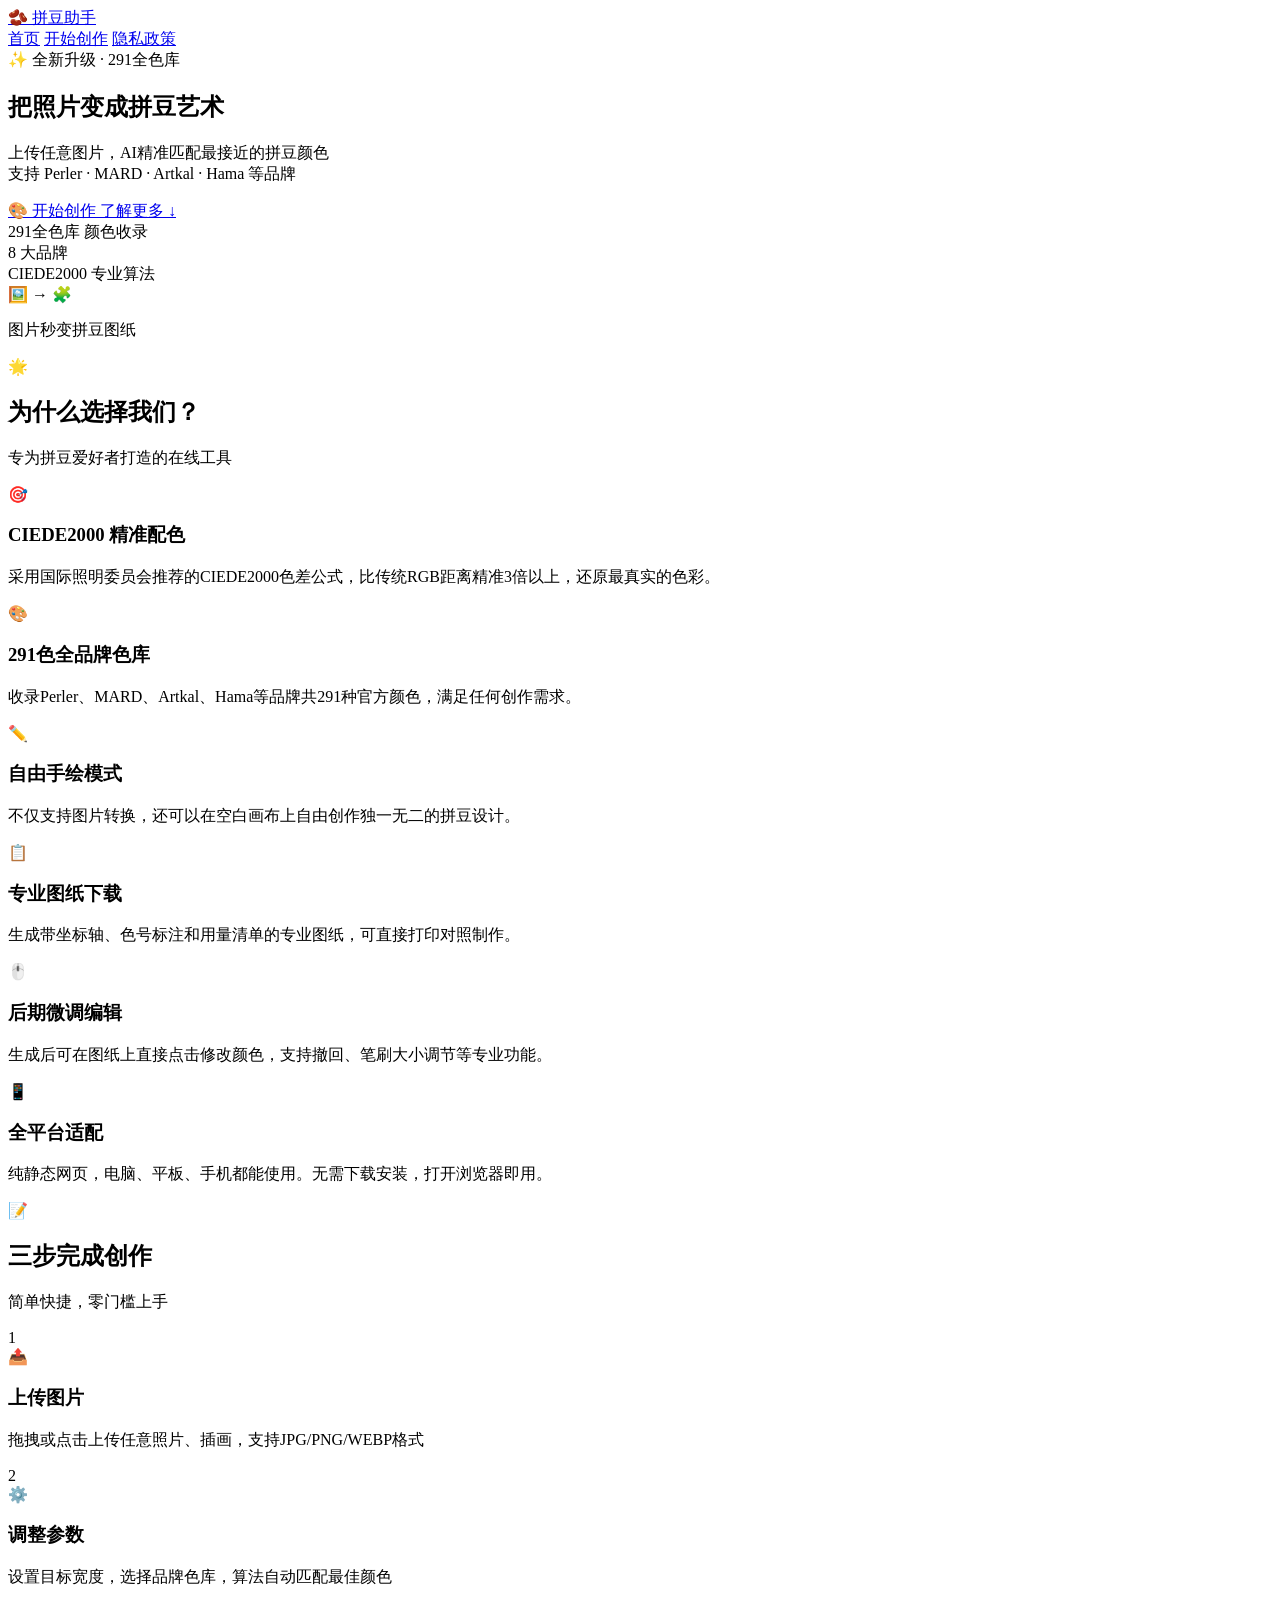
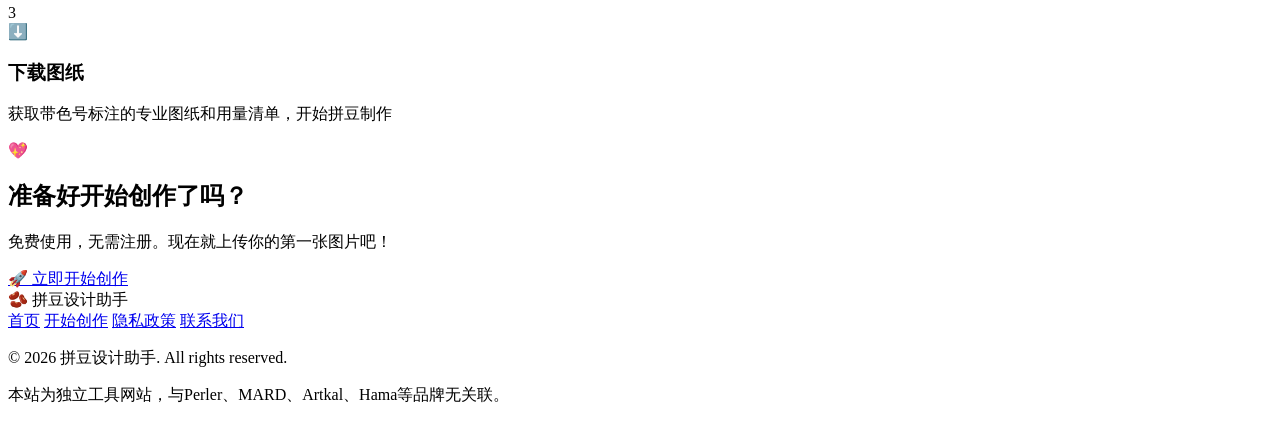
==== pindoudou-v1.1/index.html @ 9afd804e "Add files via upload" ====
<!DOCTYPE html>
<html lang="zh-CN">
<head>
    <meta charset="UTF-8">
    <meta name="viewport" content="width=device-width, initial-scale=1.0">
    <meta name="description" content="拼豆设计助手 - 专业图片转拼豆图纸工具。支持图片上传转换、自由手绘创作，基于CIEDE2000色差算法精准匹配。下载带坐标符号的专业图纸。">
    <title>拼豆设计助手 - 图片转拼豆图纸 | 自由创作</title>
    <link rel="stylesheet" href="css/style.css">
    <!-- Google Fonts: 圆体字体 -->
    <link href="https://fonts.googleapis.com/css2?family=Nunito:wght@400;600;700;800&display=swap" rel="stylesheet">
</head>
<body>
    <!-- === 顶部导航 === -->
    <nav class="navbar">
        <div class="nav-inner">
            <a href="index.html" class="logo">
                <span class="logo-icon">🫘</span>
                <span class="logo-text">拼豆助手</span>
            </a>
            <div class="nav-links">
                <a href="index.html" class="active">首页</a>
                <a href="app.html">开始创作</a>
                <a href="privacy.html">隐私政策</a>
            </div>
        </div>
    </nav>

    <!-- === Hero 区域 === -->
    <section class="hero">
        <div class="hero-content">
            <div class="hero-badge">✨ 全新升级 · 291全色库</div>
            <h1 class="hero-title">
                把照片变成<span class="highlight">拼豆艺术</span>
            </h1>
            <p class="hero-subtitle">
                上传任意图片，AI精准匹配最接近的拼豆颜色<br>
                支持 Perler · MARD · Artkal · Hama 等品牌
            </p>
            <div class="hero-actions">
                <a href="app.html" class="btn-primary">
                    🎨 开始创作
                </a>
                <a href="#features" class="btn-outline">
                    了解更多 ↓
                </a>
            </div>
            <div class="hero-stats">
                <div class="stat-item">
                    <span class="stat-num">291全色库</span>
                    <span class="stat-label">颜色收录</span>
                </div>
                <div class="stat-item">
                    <span class="stat-num">8</span>
                    <span class="stat-label">大品牌</span>
                </div>
                <div class="stat-item">
                    <span class="stat-num">CIEDE2000</span>
                    <span class="stat-label">专业算法</span>
                </div>
            </div>
        </div>
        <div class="hero-visual">
            <div class="hero-card">
                <div class="hero-card-inner">
                    <span class="hero-big-icon">🖼️</span>
                    <span class="hero-arrow">→</span>
                    <span class="hero-big-icon">🧩</span>
                </div>
                <p class="hero-card-text">图片秒变拼豆图纸</p>
            </div>
        </div>
    </section>

    <!-- === 功能特点 === -->
    <section class="features" id="features">
        <div class="section-header">
            <span class="section-icon">🌟</span>
            <h2>为什么选择我们？</h2>
            <p>专为拼豆爱好者打造的在线工具</p>
        </div>
        <div class="feature-grid">
            <div class="feature-card">
                <div class="feature-icon">🎯</div>
                <h3>CIEDE2000 精准配色</h3>
                <p>采用国际照明委员会推荐的CIEDE2000色差公式，比传统RGB距离精准3倍以上，还原最真实的色彩。</p>
            </div>
            <div class="feature-card">
                <div class="feature-icon">🎨</div>
                <h3>291色全品牌色库</h3>
                <p>收录Perler、MARD、Artkal、Hama等品牌共291种官方颜色，满足任何创作需求。</p>
            </div>
            <div class="feature-card">
                <div class="feature-icon">✏️</div>
                <h3>自由手绘模式</h3>
                <p>不仅支持图片转换，还可以在空白画布上自由创作独一无二的拼豆设计。</p>
            </div>
            <div class="feature-card">
                <div class="feature-icon">📋</div>
                <h3>专业图纸下载</h3>
                <p>生成带坐标轴、色号标注和用量清单的专业图纸，可直接打印对照制作。</p>
            </div>
            <div class="feature-card">
                <div class="feature-icon">🖱️</div>
                <h3>后期微调编辑</h3>
                <p>生成后可在图纸上直接点击修改颜色，支持撤回、笔刷大小调节等专业功能。</p>
            </div>
            <div class="feature-card">
                <div class="feature-icon">📱</div>
                <h3>全平台适配</h3>
                <p>纯静态网页，电脑、平板、手机都能使用。无需下载安装，打开浏览器即用。</p>
            </div>
        </div>
    </section>

    <!-- === 使用步骤 === -->
    <section class="steps">
        <div class="section-header">
            <span class="section-icon">📝</span>
            <h2>三步完成创作</h2>
            <p>简单快捷，零门槛上手</p>
        </div>
        <div class="step-list">
            <div class="step-item">
                <div class="step-number">1</div>
                <div class="step-icon">📤</div>
                <h3>上传图片</h3>
                <p>拖拽或点击上传任意照片、插画，支持JPG/PNG/WEBP格式</p>
            </div>
            <div class="step-item">
                <div class="step-number">2</div>
                <div class="step-icon">⚙️</div>
                <h3>调整参数</h3>
                <p>设置目标宽度，选择品牌色库，算法自动匹配最佳颜色</p>
            </div>
            <div class="step-item">
                <div class="step-number">3</div>
                <div class="step-icon">⬇️</div>
                <h3>下载图纸</h3>
                <p>获取带色号标注的专业图纸和用量清单，开始拼豆制作</p>
            </div>
        </div>
    </section>

    <!-- === CTA 区域 === -->
    <section class="cta">
        <div class="cta-inner">
            <span class="cta-icon">💖</span>
            <h2>准备好开始创作了吗？</h2>
            <p>免费使用，无需注册。现在就上传你的第一张图片吧！</p>
            <a href="app.html" class="btn-primary btn-large">
                🚀 立即开始创作
            </a>
        </div>
    </section>

    <!-- === 页脚 === -->
    <footer class="footer">
        <div class="footer-inner">
            <div class="footer-brand">
                <span class="logo-icon">🫘</span>
                <span>拼豆设计助手</span>
            </div>
            <div class="footer-links">
                <a href="index.html">首页</a>
                <a href="app.html">开始创作</a>
                <a href="privacy.html">隐私政策</a>
                <a href="lixiang931201@sina.cn">联系我们</a>
            </div>
            <div class="footer-copy">
                <p>© 2026 拼豆设计助手. All rights reserved.</p>
                <p class="footer-disclaimer">本站为独立工具网站，与Perler、MARD、Artkal、Hama等品牌无关联。</p>
            </div>
        </div>
    </footer>
</body>
</html>
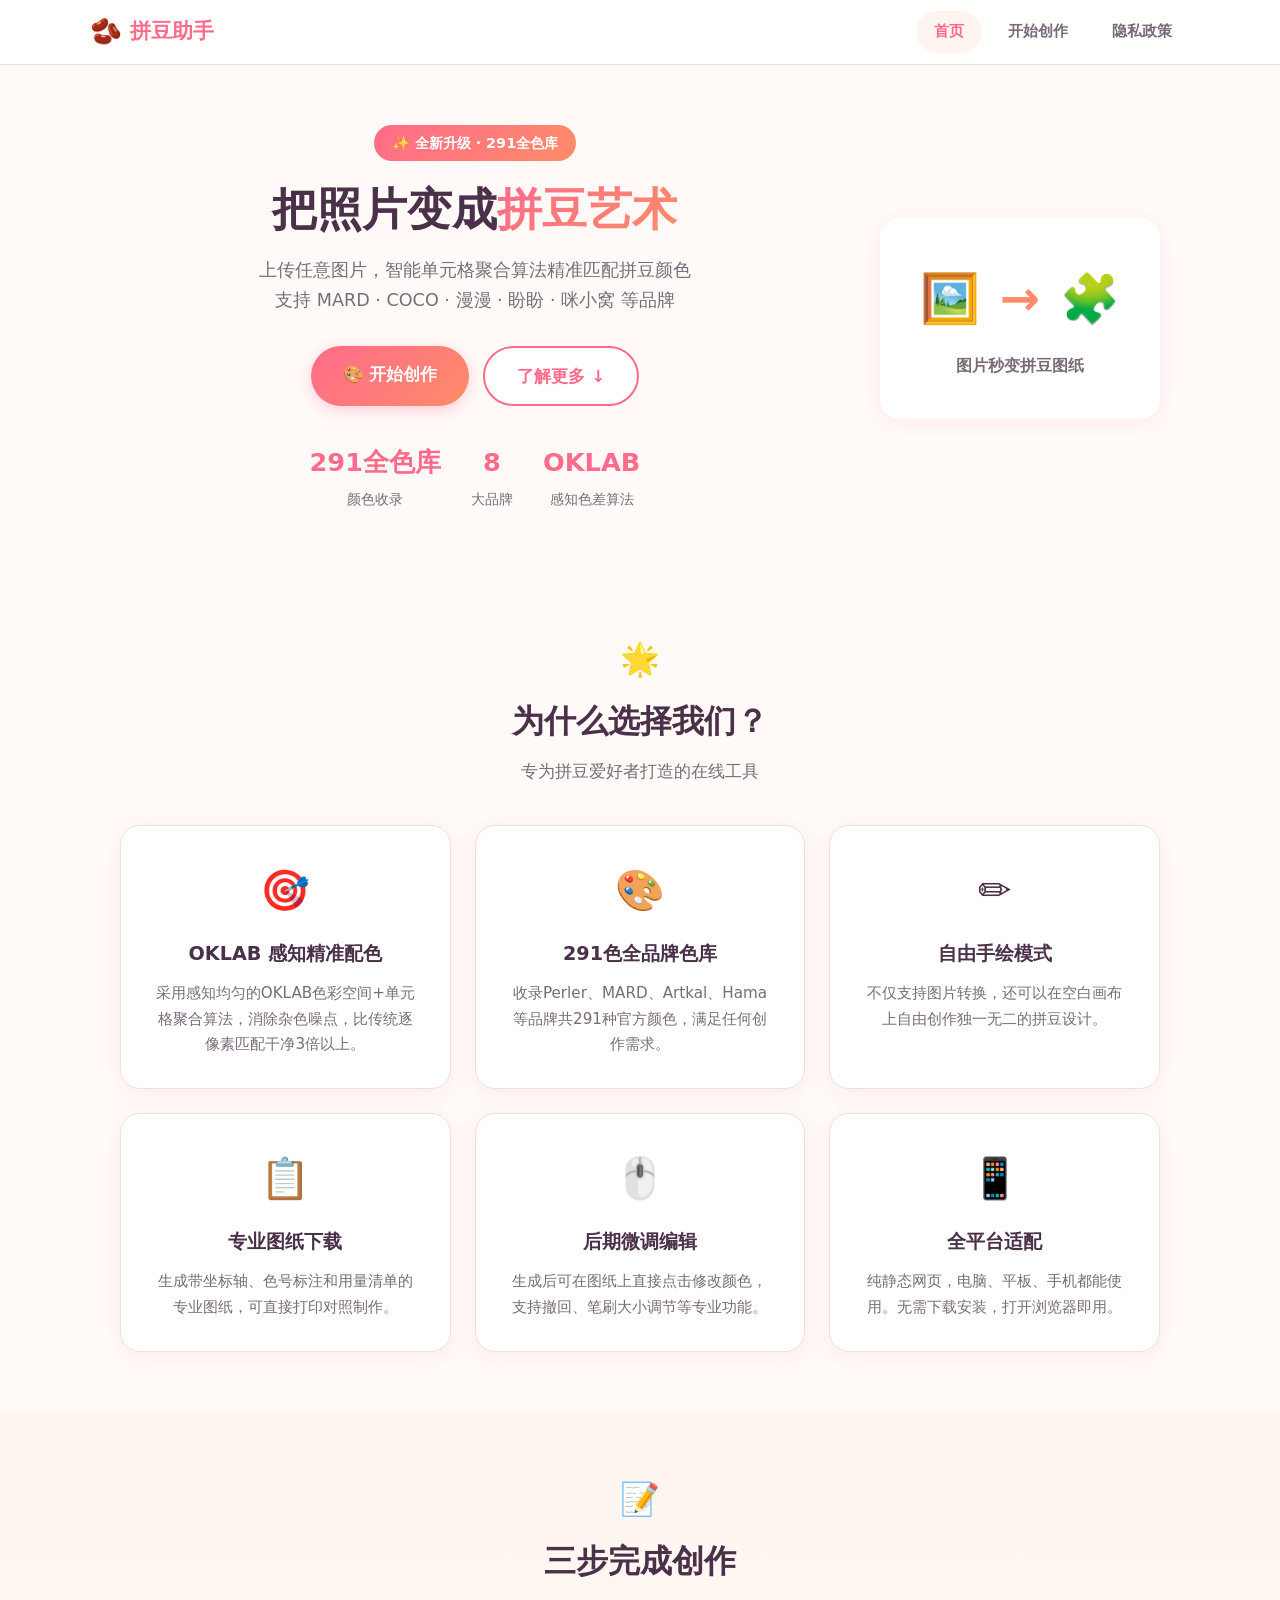
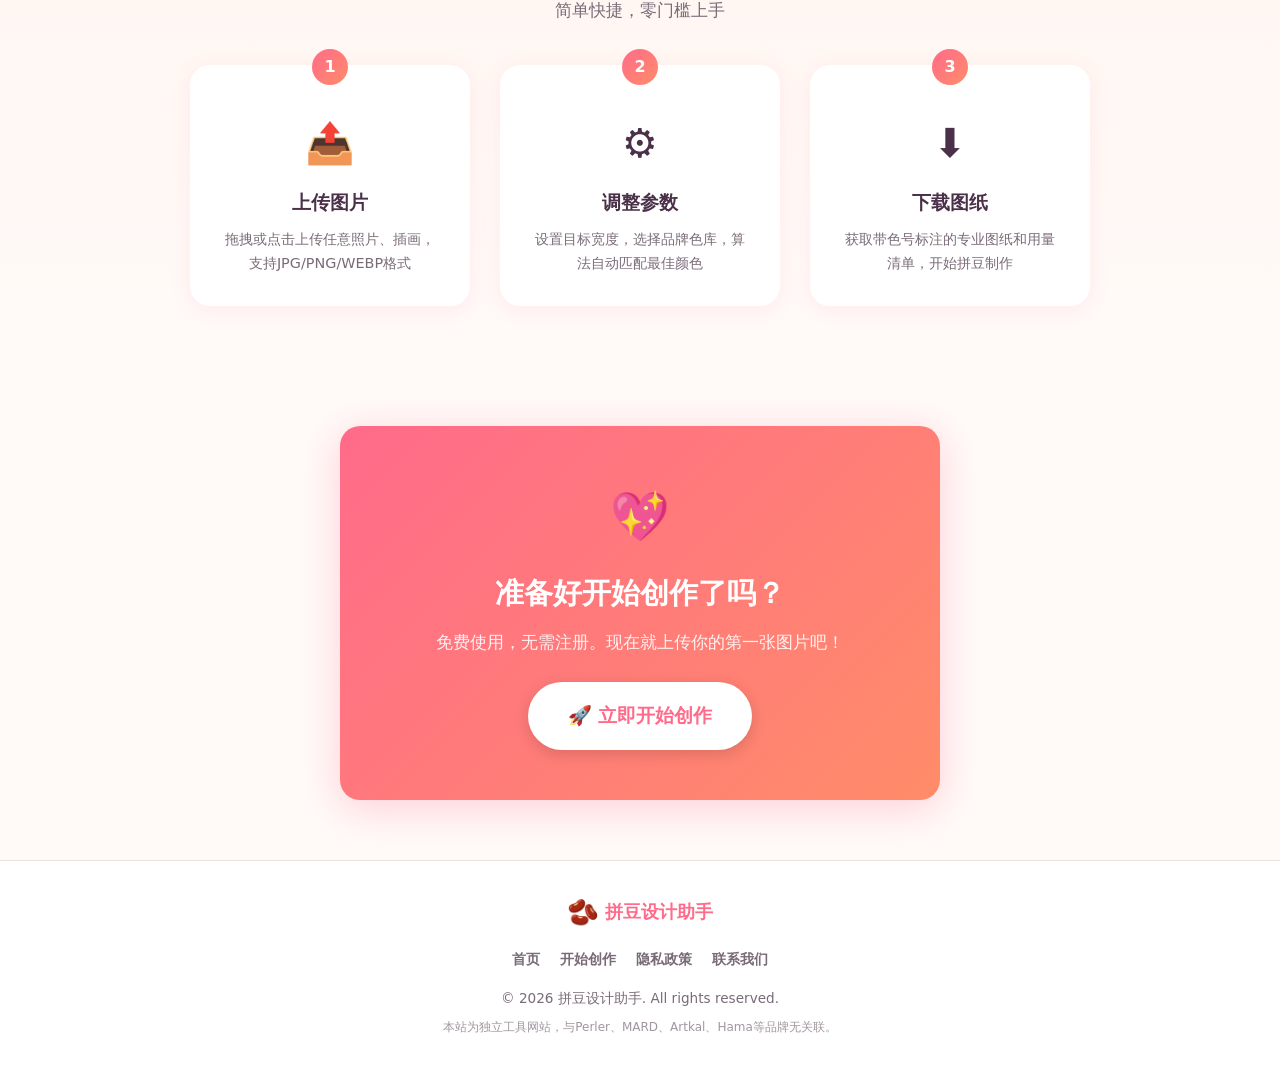
==== commit 391448a4: "Add files via upload" ====
--- a/pindoudou-v1.1/index.html
+++ b/pindoudou-v1.1/index.html
@@ -3,7 +3,7 @@
 <head>
     <meta charset="UTF-8">
     <meta name="viewport" content="width=device-width, initial-scale=1.0">
-    <meta name="description" content="拼豆设计助手 - 专业图片转拼豆图纸工具。支持图片上传转换、自由手绘创作，基于CIEDE2000色差算法精准匹配。下载带坐标符号的专业图纸。">
+    <meta name="description" content="拼豆设计助手 - 专业图片转拼豆图纸工具。支持图片上传转换、自由手绘创作，基于OKLAB感知色差+单元格聚合算法精准匹配。下载带坐标符号的专业图纸。">
     <title>拼豆设计助手 - 图片转拼豆图纸 | 自由创作</title>
     <link rel="stylesheet" href="css/style.css">
     <!-- Google Fonts: 圆体字体 -->
@@ -33,8 +33,8 @@
                 把照片变成<span class="highlight">拼豆艺术</span>
             </h1>
             <p class="hero-subtitle">
-                上传任意图片，AI精准匹配最接近的拼豆颜色<br>
-                支持 Perler · MARD · Artkal · Hama 等品牌
+                上传任意图片，智能单元格聚合算法精准匹配拼豆颜色<br>
+                支持 MARD · COCO · 漫漫 · 盼盼 · 咪小窝 等品牌
             </p>
             <div class="hero-actions">
                 <a href="app.html" class="btn-primary">
@@ -54,8 +54,8 @@
                     <span class="stat-label">大品牌</span>
                 </div>
                 <div class="stat-item">
-                    <span class="stat-num">CIEDE2000</span>
-                    <span class="stat-label">专业算法</span>
+                    <span class="stat-num">OKLAB</span>
+                    <span class="stat-label">感知色差算法</span>
                 </div>
             </div>
         </div>
@@ -81,8 +81,8 @@
         <div class="feature-grid">
             <div class="feature-card">
                 <div class="feature-icon">🎯</div>
-                <h3>CIEDE2000 精准配色</h3>
-                <p>采用国际照明委员会推荐的CIEDE2000色差公式，比传统RGB距离精准3倍以上，还原最真实的色彩。</p>
+                <h3>OKLAB 感知精准配色</h3>
+                <p>采用感知均匀的OKLAB色彩空间+单元格聚合算法，消除杂色噪点，比传统逐像素匹配干净3倍以上。</p>
             </div>
             <div class="feature-card">
                 <div class="feature-icon">🎨</div>
--- a/pindoudou-v1.1/css/style.css
+++ b/pindoudou-v1.1/css/style.css
@@ -0,0 +1,320 @@
+/* ============================================
+   拼豆助手 - 主页样式
+   暖色可爱风 · 女性友好 · AdSense 合规
+   ============================================ */
+
+:root {
+    --pink: #FF6B8A;
+    --pink-dark: #E5587A;
+    --coral: #FF8C69;
+    --peach: #FFD1C1;
+    --cream: #FFF5F0;
+    --bg: #FFFAF8;
+    --white: #FFFFFF;
+    --text: #4A3048;
+    --text-light: #7A6B78;
+    --border: #F0E0DA;
+    --shadow: 0 4px 20px rgba(255, 107, 138, 0.10);
+    --shadow-hover: 0 8px 30px rgba(255, 107, 138, 0.18);
+    --radius: 20px;
+    --radius-sm: 12px;
+}
+
+* { margin: 0; padding: 0; box-sizing: border-box; }
+
+body {
+    font-family: 'Nunito', 'PingFang SC', 'Microsoft YaHei', system-ui, sans-serif;
+    background: var(--bg);
+    color: var(--text);
+    line-height: 1.7;
+    -webkit-font-smoothing: antialiased;
+}
+
+/* === 导航栏 === */
+.navbar {
+    background: rgba(255,255,255,0.85);
+    backdrop-filter: blur(12px);
+    border-bottom: 1px solid var(--border);
+    position: sticky;
+    top: 0;
+    z-index: 100;
+    padding: 0 20px;
+}
+.nav-inner {
+    max-width: 1100px;
+    margin: 0 auto;
+    display: flex;
+    justify-content: space-between;
+    align-items: center;
+    height: 64px;
+}
+.logo {
+    display: flex;
+    align-items: center;
+    gap: 8px;
+    text-decoration: none;
+    font-weight: 800;
+    font-size: 1.3rem;
+    color: var(--pink);
+}
+.logo-icon { font-size: 1.6rem; }
+.nav-links { display: flex; gap: 8px; }
+.nav-links a {
+    padding: 8px 18px;
+    border-radius: 30px;
+    text-decoration: none;
+    color: var(--text-light);
+    font-weight: 600;
+    font-size: 0.95rem;
+    transition: all 0.2s;
+}
+.nav-links a:hover, .nav-links a.active {
+    background: var(--cream);
+    color: var(--pink);
+}
+
+/* === Hero === */
+.hero {
+    max-width: 1100px;
+    margin: 0 auto;
+    padding: 60px 30px;
+    display: flex;
+    align-items: center;
+    gap: 50px;
+    flex-wrap: wrap;
+    justify-content: center;
+}
+.hero-content { flex: 1; min-width: 300px; text-align: center; }
+.hero-badge {
+    display: inline-block;
+    background: linear-gradient(135deg, var(--pink), var(--coral));
+    color: #fff;
+    padding: 6px 18px;
+    border-radius: 30px;
+    font-weight: 700;
+    font-size: 0.9rem;
+    margin-bottom: 20px;
+}
+.hero-title {
+    font-size: 2.8rem;
+    font-weight: 800;
+    color: var(--text);
+    margin-bottom: 16px;
+    line-height: 1.3;
+}
+.hero-title .highlight {
+    background: linear-gradient(135deg, var(--pink), var(--coral));
+    -webkit-background-clip: text;
+    -webkit-text-fill-color: transparent;
+    background-clip: text;
+}
+.hero-subtitle {
+    font-size: 1.1rem;
+    color: var(--text-light);
+    margin-bottom: 30px;
+}
+.hero-actions {
+    display: flex;
+    gap: 14px;
+    justify-content: center;
+    flex-wrap: wrap;
+    margin-bottom: 35px;
+}
+
+/* 按钮 */
+.btn-primary {
+    display: inline-block;
+    background: linear-gradient(135deg, var(--pink), var(--coral));
+    color: #fff;
+    padding: 14px 32px;
+    border-radius: 50px;
+    text-decoration: none;
+    font-weight: 700;
+    font-size: 1.05rem;
+    border: none;
+    cursor: pointer;
+    transition: all 0.3s;
+    box-shadow: 0 4px 15px rgba(255,107,138,0.3);
+}
+.btn-primary:hover {
+    transform: translateY(-2px);
+    box-shadow: 0 8px 25px rgba(255,107,138,0.4);
+}
+.btn-outline {
+    display: inline-block;
+    background: var(--white);
+    color: var(--pink);
+    padding: 14px 32px;
+    border-radius: 50px;
+    text-decoration: none;
+    font-weight: 700;
+    font-size: 1.05rem;
+    border: 2px solid var(--pink);
+    cursor: pointer;
+    transition: all 0.3s;
+}
+.btn-outline:hover {
+    background: var(--cream);
+}
+.btn-large { padding: 18px 40px; font-size: 1.2rem; }
+
+/* 统计 */
+.hero-stats { display: flex; gap: 30px; justify-content: center; flex-wrap: wrap; }
+.stat-item { text-align: center; }
+.stat-num { display: block; font-size: 1.6rem; font-weight: 800; color: var(--pink); }
+.stat-label { font-size: 0.9rem; color: var(--text-light); }
+
+/* Hero 视觉卡片 */
+.hero-visual { flex: 0 0 auto; }
+.hero-card {
+    background: var(--white);
+    padding: 40px;
+    border-radius: var(--radius);
+    box-shadow: var(--shadow);
+    text-align: center;
+}
+.hero-card-inner { font-size: 3rem; display: flex; gap: 20px; align-items: center; }
+.hero-arrow { color: var(--coral); font-weight: 800; }
+.hero-card-text { margin-top: 12px; color: var(--text-light); font-weight: 600; }
+
+/* === 通用区块 === */
+.section-header {
+    text-align: center;
+    margin-bottom: 40px;
+}
+.section-icon { font-size: 2rem; display: block; margin-bottom: 8px; }
+.section-header h2 { font-size: 2rem; font-weight: 800; color: var(--text); margin-bottom: 8px; }
+.section-header p { color: var(--text-light); font-size: 1.05rem; }
+
+/* === 功能特点 === */
+.features {
+    max-width: 1100px;
+    margin: 0 auto;
+    padding: 60px 30px;
+}
+.feature-grid {
+    display: grid;
+    grid-template-columns: repeat(auto-fit, minmax(280px, 1fr));
+    gap: 24px;
+}
+.feature-card {
+    background: var(--white);
+    padding: 30px;
+    border-radius: var(--radius);
+    box-shadow: var(--shadow);
+    transition: all 0.3s;
+    border: 1px solid var(--border);
+    text-align: center;
+}
+.feature-card:hover {
+    transform: translateY(-4px);
+    box-shadow: var(--shadow-hover);
+}
+.feature-icon { font-size: 2.5rem; margin-bottom: 14px; }
+.feature-card h3 { font-size: 1.2rem; font-weight: 700; margin-bottom: 10px; color: var(--text); }
+.feature-card p { font-size: 0.95rem; color: var(--text-light); }
+
+/* === 使用步骤 === */
+.steps {
+    background: linear-gradient(180deg, var(--cream) 0%, var(--bg) 100%);
+    padding: 60px 30px;
+}
+.step-list {
+    max-width: 900px;
+    margin: 0 auto;
+    display: flex;
+    gap: 30px;
+    flex-wrap: wrap;
+    justify-content: center;
+}
+.step-item {
+    flex: 1;
+    min-width: 220px;
+    max-width: 280px;
+    background: var(--white);
+    padding: 30px;
+    border-radius: var(--radius);
+    text-align: center;
+    box-shadow: var(--shadow);
+    position: relative;
+}
+.step-number {
+    position: absolute;
+    top: -16px;
+    left: 50%;
+    transform: translateX(-50%);
+    width: 36px;
+    height: 36px;
+    background: linear-gradient(135deg, var(--pink), var(--coral));
+    color: #fff;
+    border-radius: 50%;
+    display: flex;
+    align-items: center;
+    justify-content: center;
+    font-weight: 800;
+    font-size: 1rem;
+}
+.step-icon { font-size: 2.5rem; margin: 14px 0 10px; }
+.step-item h3 { font-weight: 700; margin-bottom: 8px; }
+.step-item p { font-size: 0.9rem; color: var(--text-light); }
+
+/* === CTA === */
+.cta {
+    padding: 60px 30px;
+    text-align: center;
+}
+.cta-inner {
+    max-width: 600px;
+    margin: 0 auto;
+    background: linear-gradient(135deg, var(--pink), var(--coral));
+    color: #fff;
+    padding: 50px 30px;
+    border-radius: var(--radius);
+    box-shadow: 0 8px 40px rgba(255,107,138,0.3);
+}
+.cta-icon { font-size: 3rem; display: block; margin-bottom: 12px; }
+.cta-inner h2 { font-size: 1.8rem; margin-bottom: 10px; }
+.cta-inner p { opacity: 0.9; margin-bottom: 25px; font-size: 1.05rem; }
+.cta-inner .btn-primary { background: #fff; color: var(--pink); box-shadow: 0 4px 15px rgba(0,0,0,0.15); }
+.cta-inner .btn-primary:hover { background: #fff; color: var(--pink-dark); }
+
+/* === 页脚 === */
+.footer {
+    background: var(--white);
+    border-top: 1px solid var(--border);
+    padding: 30px 20px;
+    text-align: center;
+}
+.footer-inner { max-width: 1100px; margin: 0 auto; }
+.footer-brand { font-weight: 700; font-size: 1.1rem; color: var(--pink); margin-bottom: 12px; display: flex; align-items: center; justify-content: center; gap: 6px; }
+.footer-links { display: flex; gap: 20px; justify-content: center; flex-wrap: wrap; margin-bottom: 16px; }
+.footer-links a { color: var(--text-light); text-decoration: none; font-weight: 600; font-size: 0.9rem; }
+.footer-links a:hover { color: var(--pink); }
+.footer-copy p { font-size: 0.85rem; color: var(--text-light); }
+.footer-disclaimer { font-size: 0.75rem !important; opacity: 0.7; margin-top: 6px; }
+
+/* === 隐私政策页面 === */
+.privacy-content {
+    max-width: 800px;
+    margin: 40px auto;
+    padding: 40px 30px;
+    background: var(--white);
+    border-radius: var(--radius);
+    box-shadow: var(--shadow);
+}
+.privacy-content h1 { font-size: 2rem; color: var(--pink); margin-bottom: 8px; }
+.privacy-content .update-date { color: var(--text-light); font-size: 0.9rem; margin-bottom: 30px; }
+.privacy-content section { margin-bottom: 25px; }
+.privacy-content h2 { font-size: 1.2rem; color: var(--text); margin-bottom: 10px; }
+.privacy-content p, .privacy-content li { color: var(--text-light); font-size: 0.95rem; margin-bottom: 8px; }
+.privacy-content ul { padding-left: 20px; }
+
+/* === 响应式 === */
+@media (max-width: 768px) {
+    .hero { padding: 40px 20px; }
+    .hero-title { font-size: 2rem; }
+    .hero-stats { gap: 16px; }
+    .feature-grid { grid-template-columns: 1fr; }
+    .step-list { flex-direction: column; align-items: center; }
+    .nav-links a { padding: 6px 12px; font-size: 0.85rem; }
+}
